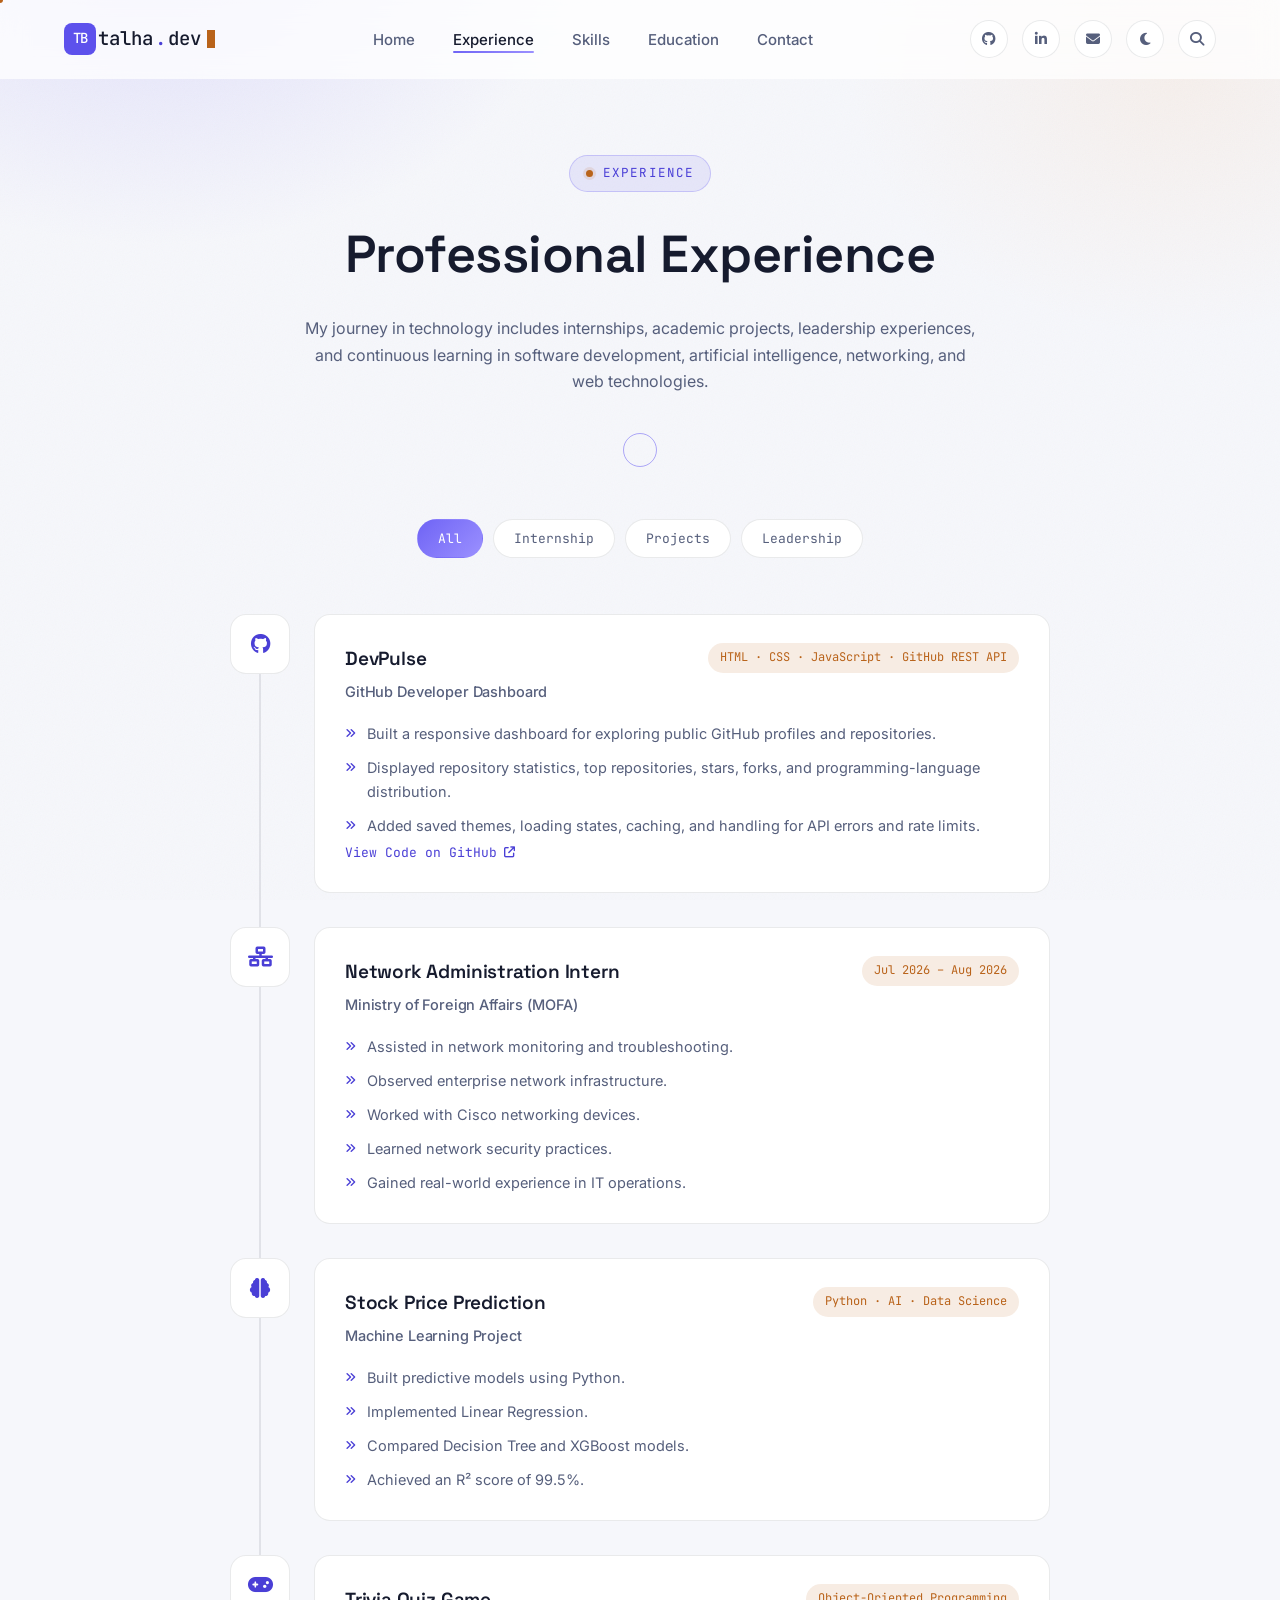
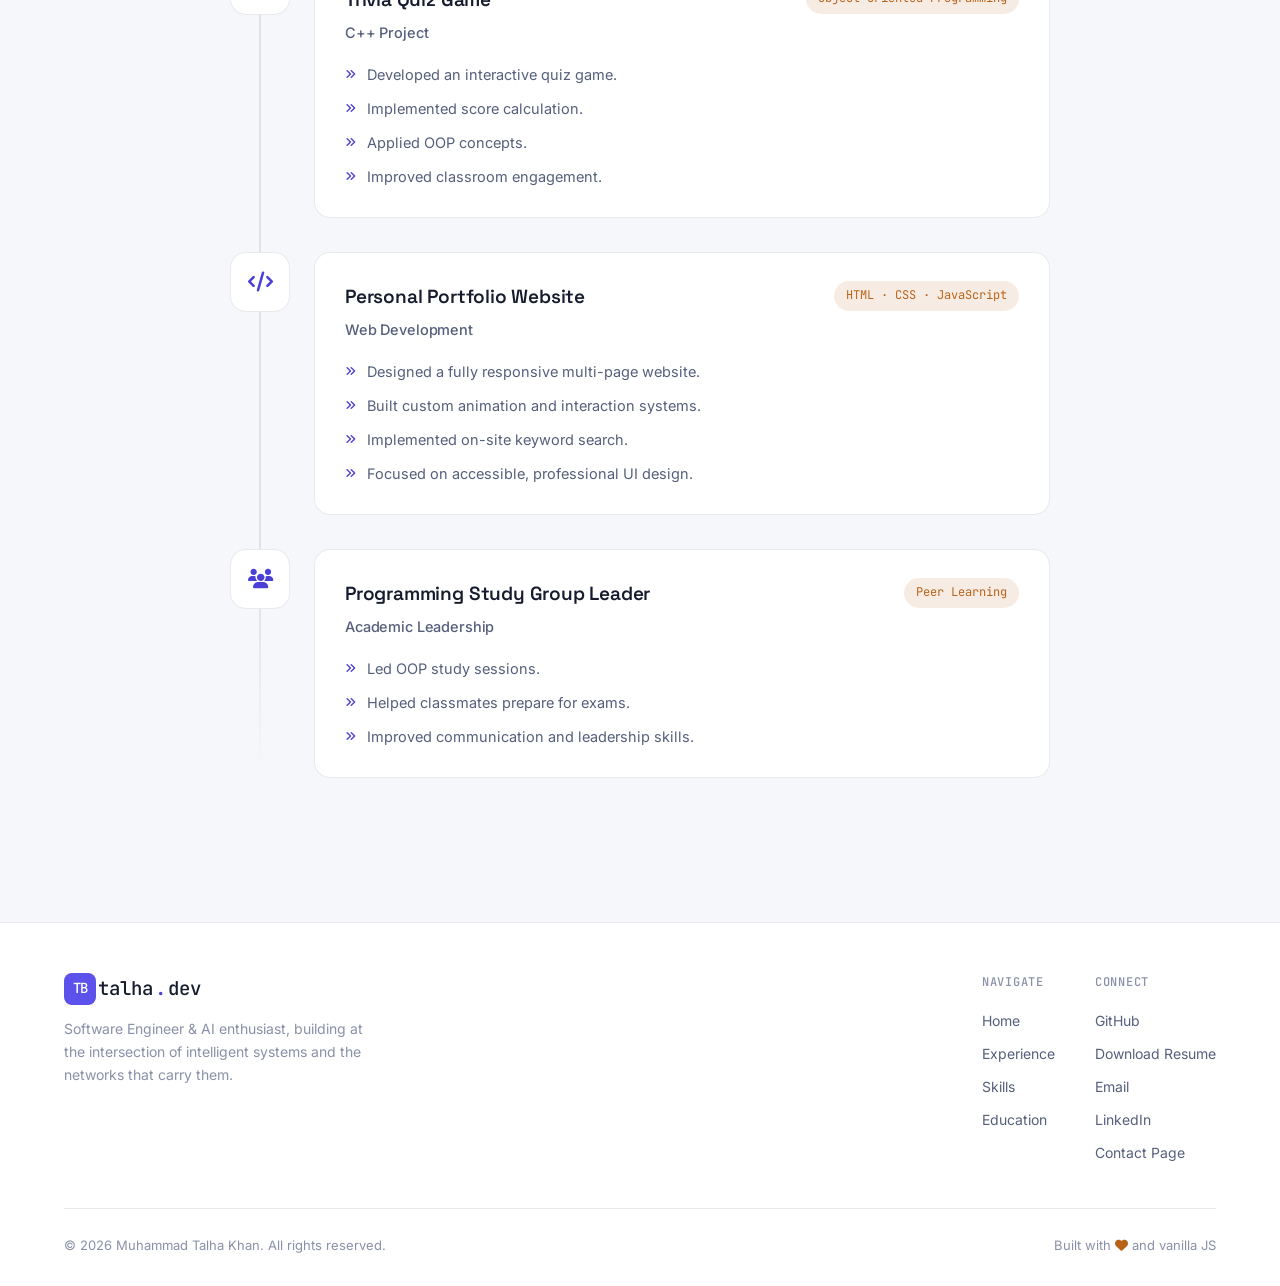
==== experience.html @ 85bd98d8 "Initial portfolio deployment" ====
<!DOCTYPE html>
<html lang="en">
<head>
    <script>(function(){try{var t=localStorage.getItem("mtk-theme");if(t==="light"||(!t&&window.matchMedia("(prefers-color-scheme: light)").matches&&!window.matchMedia("(prefers-color-scheme: dark)").matches)){document.documentElement.setAttribute("data-theme","light");}}catch(e){}})();</script>
    <meta charset="UTF-8">
    <meta name="viewport" content="width=device-width, initial-scale=1.0">
    <meta name="description" content="Professional experience, internships, and project work by Muhammad Talha Khan.">
    <title>Experience | Muhammad Talha Khan</title>

    <link rel="preconnect" href="https://fonts.googleapis.com">
    <link href="https://fonts.googleapis.com/css2?family=Space+Grotesk:wght@500;600;700&family=Inter:wght@400;500;600;700&family=JetBrains+Mono:wght@400;500&display=swap" rel="stylesheet">
    <link rel="stylesheet" href="https://cdnjs.cloudflare.com/ajax/libs/font-awesome/6.6.0/css/all.min.css">

    <link rel="stylesheet" href="css/style.css">

    <link rel="icon" type="image/svg+xml" href="assets/favicon.svg">
    <link rel="icon" sizes="32x32" href="assets/favicon-32.png">
    <link rel="apple-touch-icon" href="assets/apple-touch-icon.png">
    <meta name="theme-color" content="#090c14">
    <meta name="author" content="Muhammad Talha Khan">
    <link rel="canonical" href="https://talhabytes.github.io/Personal-Portfolio/experience.html">
    <meta property="og:type" content="website">
    <meta property="og:site_name" content="TalhaBytes | Muhammad Talha Khan">
    <meta property="og:title" content="Experience | Muhammad Talha Khan">
    <meta property="og:description" content="Professional experience, internships, and project work by Muhammad Talha Khan.">
    <meta property="og:url" content="https://talhabytes.github.io/Personal-Portfolio/experience.html">
    <meta property="og:image" content="https://talhabytes.github.io/Personal-Portfolio/assets/social-preview.png">
    <meta property="og:image:width" content="1200">
    <meta property="og:image:height" content="630">
    <meta property="og:image:alt" content="TB - Muhammad Talha Khan, Computer Science and Software Development">
    <meta name="twitter:card" content="summary_large_image">
    <meta name="twitter:title" content="Experience | Muhammad Talha Khan">
    <meta name="twitter:description" content="Professional experience, internships, and project work by Muhammad Talha Khan.">
    <meta name="twitter:image" content="https://talhabytes.github.io/Personal-Portfolio/assets/social-preview.png">
    <noscript><style>body{opacity:1!important;transform:none!important}.preloader{display:none!important}[data-reveal]{opacity:1!important;transform:none!important}</style></noscript>
</head>
<body>

    <div class="preloader">
        <div class="preloader-inner">
            <div class="line"><span class="prompt">$</span><span>cat experience.log</span></div>
            <div class="line"><span class="prompt">$</span><span>loading <span class="ok">5 entries</span></span></div>
            <div class="line"><span class="prompt">$</span><span>./render --timeline</span></div>
            <div class="preloader-bar"><span></span></div>
        </div>
    </div>

    <div class="nav-scrim"></div>

    <!-- ================= SITE SEARCH ================= -->
    <div class="search-overlay" id="searchOverlay">
        <div class="search-box">
            <div class="search-input-row">
                <i class="fa-solid fa-magnifying-glass"></i>
                <input type="text" id="searchInput" placeholder="Search the portfolio... (e.g. Python, internship, SZABIST)" autocomplete="off" aria-label="Search the portfolio">
                <button class="search-close" id="searchClose" aria-label="Close search"><i class="fa-solid fa-xmark"></i></button>
            </div>
            <div class="search-results" id="searchResults">
                <p class="search-hint">Try &ldquo;Python&rdquo;, &ldquo;internship&rdquo;, &ldquo;XGBoost&rdquo;, or &ldquo;SZABIST&rdquo;.</p>
            </div>
        </div>
    </div>

    <header>
        <nav class="navbar">
            <a href="index.html" class="logo" data-no-transition><span class="tb-mark" aria-hidden="true">TB</span> talha<span class="accent">.</span>dev<span class="cursor-blink"></span></a>

            <ul class="nav-links">
                <li><a href="index.html">Home</a></li>
                <li><a href="experience.html" class="active">Experience</a></li>
                <li><a href="skills.html">Skills</a></li>
                <li><a href="education.html">Education</a></li>
                <li><a href="contact.html">Contact</a></li>
            </ul>

            <div class="nav-actions">
<a class="icon-btn" href="https://github.com/TalhaBytes" target="_blank" rel="noopener noreferrer" aria-label="GitHub"><i class="fa-brands fa-github"></i></a>
                <a class="icon-btn" href="https://www.linkedin.com/in/muhammad-talha-khan-b0a96428b/" target="_blank" rel="noopener" aria-label="LinkedIn"><i class="fa-brands fa-linkedin-in"></i></a>
                <a class="icon-btn" href="mailto:talhakhan333000@gmail.com" aria-label="Email"><i class="fa-solid fa-envelope"></i></a>
                <button class="icon-btn" id="themeToggle" aria-label="Toggle light / dark theme"><i class="fa-solid fa-moon theme-icon-dark"></i><i class="fa-solid fa-sun theme-icon-light"></i></button>
                <button class="icon-btn" id="searchToggle" aria-label="Search (press /)"><i class="fa-solid fa-magnifying-glass"></i></button>
                <button class="hamburger" aria-label="Toggle menu"><span></span><span></span><span></span></button>
            </div>
        </nav>
    </header>

    <!-- ================= PAGE HERO ================= -->
    <section class="page-hero">
        <div class="container">
            <span class="eyebrow">Experience</span>
            <h1>Professional Experience</h1>
            <p>
                My journey in technology includes internships, academic projects,
                leadership experiences, and continuous learning in software development,
                artificial intelligence, networking, and web technologies.
            </p>
        </div>
    </section>

    <!-- ================= EXPERIENCE ================= -->
    <section class="experience">
        <div class="container">

            <div class="filter-row" data-reveal>
                <button class="filter-btn active" data-filter="all">All</button>
                <button class="filter-btn" data-filter="internship">Internship</button>
                <button class="filter-btn" data-filter="project">Projects</button>
                <button class="filter-btn" data-filter="leadership">Leadership</button>
            </div>

            <div class="timeline"><div class="experience-card" id="exp-devpulse" data-category="project" data-reveal>
    <div class="node"><i class="fa-brands fa-github"></i></div><div class="card-body tilt">
    <div class="card-top"><h2>DevPulse</h2><span class="period">HTML · CSS · JavaScript · GitHub REST API</span></div>
    <h4>GitHub Developer Dashboard</h4><ul>
    <li>Built a responsive dashboard for exploring public GitHub profiles and repositories.</li>
    <li>Displayed repository statistics, top repositories, stars, forks, and programming-language distribution.</li>
    <li>Added saved themes, loading states, caching, and handling for API errors and rate limits.</li>
    </ul><a class="card-link" href="https://github.com/TalhaBytes/devpulse" target="_blank" rel="noopener noreferrer">View Code on GitHub <i class="fa-solid fa-arrow-up-right-from-square"></i></a>
    </div></div>

                <div class="experience-card" id="exp-network-intern" data-category="internship" data-reveal>
                    <div class="node"><i class="fa-solid fa-network-wired"></i></div>
                    <div class="card-body tilt">
                        <div class="card-top">
                            <h2>Network Administration Intern</h2>
                            <span class="period">Jul 2026 – Aug 2026</span>
                        </div>
                        <h4>Ministry of Foreign Affairs (MOFA)</h4>
                        <ul>
                            <li>Assisted in network monitoring and troubleshooting.</li>
                            <li>Observed enterprise network infrastructure.</li>
                            <li>Worked with Cisco networking devices.</li>
                            <li>Learned network security practices.</li>
                            <li>Gained real-world experience in IT operations.</li>
                        </ul>
                    </div>
                </div>

                <div class="experience-card" id="exp-stock-prediction" data-category="project" data-reveal>
                    <div class="node"><i class="fa-solid fa-brain"></i></div>
                    <div class="card-body tilt">
                        <div class="card-top">
                            <h2>Stock Price Prediction</h2>
                            <span class="period">Python · AI · Data Science</span>
                        </div>
                        <h4>Machine Learning Project</h4>
                        <ul>
                            <li>Built predictive models using Python.</li>
                            <li>Implemented Linear Regression.</li>
                            <li>Compared Decision Tree and XGBoost models.</li>
                            <li>Achieved an R² score of 99.5%.</li>
                        </ul>
                    </div>
                </div>

                <div class="experience-card" id="exp-trivia-quiz" data-category="project" data-reveal>
                    <div class="node"><i class="fa-solid fa-gamepad"></i></div>
                    <div class="card-body tilt">
                        <div class="card-top">
                            <h2>Trivia Quiz Game</h2>
                            <span class="period">Object-Oriented Programming</span>
                        </div>
                        <h4>C++ Project</h4>
                        <ul>
                            <li>Developed an interactive quiz game.</li>
                            <li>Implemented score calculation.</li>
                            <li>Applied OOP concepts.</li>
                            <li>Improved classroom engagement.</li>
                        </ul>
                    </div>
                </div>

                <div class="experience-card" id="exp-portfolio-website" data-category="project" data-reveal>
                    <div class="node"><i class="fa-solid fa-code"></i></div>
                    <div class="card-body tilt">
                        <div class="card-top">
                            <h2>Personal Portfolio Website</h2>
                            <span class="period">HTML · CSS · JavaScript</span>
                        </div>
                        <h4>Web Development</h4>
                        <ul>
                            <li>Designed a fully responsive multi-page website.</li>
                            <li>Built custom animation and interaction systems.</li>
                            <li>Implemented on-site keyword search.</li>
                            <li>Focused on accessible, professional UI design.</li>
                        </ul>
                    </div>
                </div>

                <div class="experience-card" id="exp-study-group" data-category="leadership" data-reveal>
                    <div class="node"><i class="fa-solid fa-users"></i></div>
                    <div class="card-body tilt">
                        <div class="card-top">
                            <h2>Programming Study Group Leader</h2>
                            <span class="period">Peer Learning</span>
                        </div>
                        <h4>Academic Leadership</h4>
                        <ul>
                            <li>Led OOP study sessions.</li>
                            <li>Helped classmates prepare for exams.</li>
                            <li>Improved communication and leadership skills.</li>
                        </ul>
                    </div>
                </div>

            </div>

        </div>
    </section>

    <!-- ================= FOOTER ================= -->
    <footer>
        <div class="container">
            <div class="footer-grid">
                <div class="footer-brand">
                    <div class="logo"><span class="tb-mark" aria-hidden="true">TB</span> talha<span class="accent">.</span>dev</div>
                    <p>Software Engineer &amp; AI enthusiast, building at the intersection of intelligent systems and the networks that carry them.</p>
                </div>

                <div class="footer-links">
                    <div class="footer-col">
                        <h4>Navigate</h4>
                        <a href="index.html">Home</a>
                        <a href="experience.html">Experience</a>
                        <a href="skills.html">Skills</a>
                        <a href="education.html">Education</a>
                    </div>
                    <div class="footer-col">
                        <h4>Connect</h4><a href="https://github.com/TalhaBytes" target="_blank" rel="noopener noreferrer">GitHub</a><a href="assets/Muhammad-Talha-Khan-Resume.pdf" download data-no-transition>Download Resume</a>
                        <a href="mailto:talhakhan333000@gmail.com">Email</a>
                        <a href="https://www.linkedin.com/in/muhammad-talha-khan-b0a96428b/" target="_blank" rel="noopener">LinkedIn</a>
                        <a href="contact.html">Contact Page</a>
                    </div>
                </div>
            </div>

            <div class="footer-bottom">
                <span>&copy; 2026 Muhammad Talha Khan. All rights reserved.</span>
                <span class="made-with">Built with <i class="fa-solid fa-heart"></i> and vanilla JS</span>
            </div>
        </div>
    </footer>

    <button class="back-to-top" aria-label="Back to top"><i class="fa-solid fa-arrow-up"></i></button>

    <script src="js/script.js"></script>
</body>
</html>
---- css/style.css ----
/* ==========================================================================
   MUHAMMAD TALHA KHAN — PORTFOLIO
   Design tokens: deep space navy + indigo/amber duotone accent.
   Motif: terminal prompts + network nodes (nods to networking/AI focus).
   ========================================================================== */

:root{
    /* --- surfaces --- */
    --bg:            #090c14;
    --bg-elevated:   #0d1220;
    --surface:       #121828;
    --surface-2:     #161e33;
    --border:        rgba(255,255,255,.08);
    --border-strong: rgba(255,255,255,.14);

    /* --- text --- */
    --text:        #eef1f8;
    --text-muted:  #99a1ba;
    --text-faint:  #616b88;

    /* --- accent duotone --- */
    --primary:      #6f64f5;
    --primary-soft: #9b90ff;
    --primary-dim:  rgba(111,100,245,.14);
    --accent:       #f2a154;
    --accent-dim:   rgba(242,161,84,.14);
    --accent-rgb:   242,161,84;

    /* --- translucent surfaces (theme-aware) --- */
    --header-bg:          rgba(9,12,20,.7);
    --header-bg-scrolled: rgba(9,12,20,.92);
    --overlay-bg:         rgba(6,8,14,.78);
    --preloader-bg:       #090c14;

    /* --- gradients --- */
    --grad-primary: linear-gradient(135deg,#6f64f5 0%,#9b90ff 100%);
    --grad-text:    linear-gradient(120deg,#eef1f8 20%,#9b90ff 55%,#f2a154 90%);

    /* --- type --- */
    --font-display: 'Space Grotesk', sans-serif;
    --font-body:    'Inter', sans-serif;
    --font-mono:    'JetBrains Mono', monospace;

    /* --- layout --- */
    --container: 1180px;
    --radius-sm: 8px;
    --radius: 16px;
    --radius-lg: 26px;
    --ease: cubic-bezier(.22,1,.36,1);

    color-scheme: dark;
}

/* ==========================================================================
   LIGHT THEME
   Overrides the same design tokens above — every rule in this file reads
   these variables, so the whole site re-themes from this one block.
   ========================================================================== */

html[data-theme="light"]{
    --bg:            #f6f7fb;
    --bg-elevated:   #ffffff;
    --surface:       #ffffff;
    --surface-2:     #eef0f7;
    --border:        rgba(18,23,42,.09);
    --border-strong: rgba(18,23,42,.16);

    --text:        #161b2e;
    --text-muted:  #565f7c;
    --text-faint:  #8a90a8;

    --primary:      #5d51ec;
    --primary-soft: #4a3fd6;
    --primary-dim:  rgba(93,81,236,.10);
    --accent:       #b9631a;
    --accent-dim:   rgba(185,99,26,.12);
    --accent-rgb:   185,99,26;

    --header-bg:          rgba(255,255,255,.75);
    --header-bg-scrolled: rgba(255,255,255,.92);
    --overlay-bg:         rgba(30,34,50,.45);
    --preloader-bg:       #f6f7fb;

    --grad-text: linear-gradient(120deg,#161b2e 20%,#4a3fd6 55%,#b9631a 90%);

    color-scheme: light;
}

/* ==========================================================================
   RESET & BASE
   ========================================================================== */

*,*::before,*::after{ margin:0; padding:0; box-sizing:border-box; }

html{
    scroll-behavior:smooth;
    -webkit-font-smoothing:antialiased;
}

body{
    background:var(--bg);
    color:var(--text);
    font-family:var(--font-body);
    line-height:1.65;
    overflow-x:hidden;
    opacity:0;
    transform:translateY(6px);
}

html.is-ready body{
    opacity:1;
    transform:none;
    transition:opacity .5s var(--ease), transform .5s var(--ease);
}

html.is-leaving body{
    opacity:0;
    transform:translateY(-6px);
    transition:opacity .28s ease, transform .28s ease;
}

img{ max-width:100%; display:block; }
a{ color:inherit; text-decoration:none; }
ul{ list-style:none; }
button{ font-family:inherit; cursor:pointer; }
input,textarea{ font-family:inherit; }

::selection{ background:var(--primary); color:#fff; }

/* subtle ambient background wash, fixed so it never repeats per-section */
body::before{
    content:"";
    position:fixed;
    inset:0;
    z-index:-2;
    background:
        radial-gradient(700px 500px at 12% -6%, rgba(111,100,245,.16), transparent 60%),
        radial-gradient(600px 480px at 92% 8%, rgba(242,161,84,.09), transparent 55%),
        var(--bg);
}

/* faint grain/noise for depth */
body::after{
    content:"";
    position:fixed;
    inset:0;
    z-index:-1;
    opacity:.035;
    pointer-events:none;
    background-image:url("data:image/svg+xml;utf8,<svg xmlns='http://www.w3.org/2000/svg' width='90' height='90'><filter id='n'><feTurbulence type='fractalNoise' baseFrequency='0.9' numOctaves='2' stitchTiles='stitch'/></filter><rect width='100%25' height='100%25' filter='url(%23n)'/></svg>");
}

.container{
    width:90%;
    max-width:var(--container);
    margin:0 auto;
}

h1,h2,h3,h4{
    font-family:var(--font-display);
    font-weight:600;
    letter-spacing:-.01em;
    color:var(--text);
}

/* eyebrow label used to open every section */
.eyebrow{
    display:inline-flex;
    align-items:center;
    gap:10px;
    font-family:var(--font-mono);
    font-size:12.5px;
    text-transform:uppercase;
    letter-spacing:.09em;
    color:var(--primary-soft);
    background:var(--primary-dim);
    border:1px solid rgba(111,100,245,.28);
    padding:7px 16px;
    border-radius:100px;
    margin-bottom:18px;
}

.eyebrow::before{
    content:"";
    width:7px;
    height:7px;
    border-radius:50%;
    background:var(--accent);
    box-shadow:0 0 0 3px var(--accent-dim);
    flex-shrink:0;
}

.section-head{
    text-align:center;
    max-width:720px;
    margin:0 auto 60px;
}

.section-head h2{
    font-size:clamp(32px,4.4vw,46px);
    margin-bottom:16px;
}

.section-head p{
    color:var(--text-muted);
    font-size:16px;
}

section{ position:relative; }

/* ==========================================================================
   HOME PAGE — INLINE FULL SECTIONS
   ========================================================================== */

.home-quicknav{
    max-width:var(--container);
    width:90%;
    margin:0 auto 10px;
    display:flex;
    flex-wrap:wrap;
    align-items:center;
    gap:10px 14px;
    padding:14px 20px;
    background:var(--surface);
    border:1px solid var(--border);
    border-radius:100px;
}

.home-quicknav-label{
    font-family:var(--font-mono);
    font-size:12px;
    color:var(--text-faint);
    display:flex;
    align-items:center;
    gap:6px;
}

.home-quicknav a{
    font-size:14px;
    font-weight:600;
    color:var(--text-muted);
    padding:6px 14px;
    border-radius:100px;
    border:1px solid transparent;
    transition:.2s ease;
}

.home-quicknav a:hover{
    color:var(--primary-soft);
    background:var(--primary-dim);
    border-color:var(--border);
}

.section-cta{
    display:flex;
    justify-content:center;
    margin-top:44px;
}

@media (max-width:640px){
    .home-quicknav{ justify-content:center; border-radius:var(--radius); }
}

/* ==========================================================================
   REVEAL-ON-SCROLL
   ========================================================================== */

[data-reveal]{
    opacity:0;
    transform:translateY(26px);
    transition:opacity .7s var(--ease), transform .7s var(--ease);
}

[data-reveal].is-visible{
    opacity:1;
    transform:none;
}

[data-reveal="scale"]{ transform:translateY(14px) scale(.94); }
[data-reveal="scale"].is-visible{ transform:none; }

[data-reveal="left"]{ transform:translateX(-34px); }
[data-reveal="left"].is-visible{ transform:none; }

[data-reveal="right"]{ transform:translateX(34px); }
[data-reveal="right"].is-visible{ transform:none; }

@media (prefers-reduced-motion: reduce){
    *,*::before,*::after{
        animation-duration:.001ms !important;
        transition-duration:.001ms !important;
    }
    html.is-ready body, html.is-leaving body{ opacity:1; transform:none; }
    [data-reveal]{ opacity:1; transform:none; }
}

/* ==========================================================================
   PRELOADER
   ========================================================================== */

.preloader{
    position:fixed;
    inset:0;
    z-index:9999;
    background:var(--bg);
    display:flex;
    align-items:center;
    justify-content:center;
    transition:opacity .5s ease, visibility .5s ease;
}

.preloader.is-hidden{
    opacity:0;
    visibility:hidden;
    pointer-events:none;
}

.preloader-inner{
    font-family:var(--font-mono);
    font-size:14px;
    color:var(--text-muted);
    min-width:260px;
}

.preloader-inner .line{
    display:flex;
    gap:8px;
    margin-bottom:6px;
    opacity:0;
    animation:preloadIn .35s ease forwards;
}
.preloader-inner .line:nth-child(1){ animation-delay:.05s; }
.preloader-inner .line:nth-child(2){ animation-delay:.3s; }
.preloader-inner .line:nth-child(3){ animation-delay:.55s; }

.preloader-inner .prompt{ color:var(--primary-soft); }
.preloader-inner .ok{ color:var(--accent); }

@keyframes preloadIn{
    to{ opacity:1; }
}

.preloader-bar{
    margin-top:14px;
    height:2px;
    width:100%;
    background:rgba(255,255,255,.08);
    border-radius:2px;
    overflow:hidden;
}

.preloader-bar span{
    display:block;
    height:100%;
    width:0%;
    background:var(--grad-primary);
    animation:preloadBar 1s .1s var(--ease) forwards;
}

@keyframes preloadBar{ to{ width:100%; } }

/* ==========================================================================
   CUSTOM CURSOR (fine pointers only — see JS gate)
   ========================================================================== */

.cursor-dot,
.cursor-ring{
    position:fixed;
    top:0; left:0;
    z-index:9998;
    pointer-events:none;
    border-radius:50%;
    transform:translate(-50%,-50%);
    will-change:transform;
}

.cursor-dot{
    width:6px; height:6px;
    background:var(--accent);
}

.cursor-ring{
    width:34px; height:34px;
    border:1px solid rgba(111,100,245,.55);
    transition:width .2s var(--ease), height .2s var(--ease), border-color .2s ease, background .2s ease;
}

.cursor-ring.is-hover{
    width:56px; height:56px;
    background:rgba(111,100,245,.1);
    border-color:var(--primary-soft);
}

/* ==========================================================================
   NAVBAR
   ========================================================================== */

header{
    position:sticky;
    top:0;
    z-index:1000;
    background:var(--header-bg);
    backdrop-filter:blur(14px);
    -webkit-backdrop-filter:blur(14px);
    border-bottom:1px solid transparent;
    transition:border-color .35s ease, background .35s ease, padding .35s ease;
}

header.scrolled{
    border-bottom-color:var(--border);
    background:var(--header-bg-scrolled);
}

.navbar{
    max-width:var(--container);
    width:90%;
    margin:auto;
    display:flex;
    justify-content:space-between;
    align-items:center;
    padding:20px 0;
    transition:padding .35s ease;
}

header.scrolled .navbar{ padding:14px 0; }

.logo{
    font-family:var(--font-mono);
    font-size:19px;
    font-weight:500;
    color:var(--text);
    display:flex;
    align-items:center;
    gap:2px;
}

.logo .accent{ color:var(--primary-soft); }

.logo .cursor-blink{
    display:inline-block;
    width:8px;
    height:18px;
    margin-left:4px;
    background:var(--accent);
    animation:blink 1.1s step-end infinite;
}

@keyframes blink{ 50%{ opacity:0; } }

.nav-links{
    display:flex;
    gap:6px;
    align-items:center;
}

.nav-links a{
    position:relative;
    font-size:15px;
    font-weight:500;
    color:var(--text-muted);
    padding:9px 16px;
    border-radius:100px;
    transition:color .25s ease;
}

.nav-links a:hover{ color:var(--text); }

.nav-links a.active{ color:var(--text); }

.nav-links a.active::after{
    content:"";
    position:absolute;
    left:16px; right:16px; bottom:5px;
    height:2px;
    background:var(--grad-primary);
    border-radius:2px;
    transform-origin:left;
    animation:underlineIn .5s var(--ease) .1s both;
}

@keyframes underlineIn{
    from{ transform:scaleX(0); opacity:0; }
    to{ transform:scaleX(1); opacity:1; }
}

.nav-actions{
    display:flex;
    align-items:center;
    gap:14px;
}

.icon-btn{
    width:38px; height:38px;
    display:flex;
    align-items:center;
    justify-content:center;
    border-radius:50%;
    color:var(--text-muted);
    background:var(--surface);
    border:1px solid var(--border);
    transition:.25s ease;
    font-size:14px;
}

.icon-btn:hover{
    color:var(--text);
    border-color:var(--border-strong);
    transform:translateY(-2px);
}

#themeToggle .theme-icon-dark{ display:none; }
#themeToggle .theme-icon-light{ display:inline; }
html[data-theme="light"] #themeToggle .theme-icon-light{ display:none; }
html[data-theme="light"] #themeToggle .theme-icon-dark{ display:inline; }

/* Smoothly cross-fade colors when the theme switches */
body,
header,
.card, .experience-card, .skill-card, .education-card,
.search-overlay, .search-box, .icon-btn, .filter-btn, footer{
    transition: background-color .35s ease, color .35s ease, border-color .35s ease;
}

/* ==========================================================================
   SITE SEARCH
   ========================================================================== */

.search-overlay{
    position:fixed;
    inset:0;
    z-index:2000;
    display:flex;
    align-items:flex-start;
    justify-content:center;
    padding:14vh 20px 20px;
    background:var(--overlay-bg);
    backdrop-filter:blur(6px);
    -webkit-backdrop-filter:blur(6px);
    opacity:0;
    visibility:hidden;
    transition:opacity .25s ease, visibility .25s ease;
}

.search-overlay.is-open{ opacity:1; visibility:visible; }

.search-box{
    width:100%;
    max-width:600px;
    background:var(--surface);
    border:1px solid var(--border-strong);
    border-radius:var(--radius);
    box-shadow:0 24px 60px rgba(0,0,0,.5);
    overflow:hidden;
    transform:translateY(-14px);
    transition:transform .3s var(--ease);
}

.search-overlay.is-open .search-box{ transform:translateY(0); }

.search-input-row{
    display:flex;
    align-items:center;
    gap:12px;
    padding:16px 18px;
    border-bottom:1px solid var(--border);
}

.search-input-row > i{ color:var(--text-faint); font-size:15px; }

.search-input-row input{
    flex:1;
    background:transparent;
    border:none;
    outline:none;
    color:var(--text);
    font-family:var(--font-body);
    font-size:16px;
}

.search-input-row input::placeholder{ color:var(--text-faint); }

.search-close{
    width:30px; height:30px;
    flex-shrink:0;
    border-radius:50%;
    display:flex;
    align-items:center;
    justify-content:center;
    color:var(--text-muted);
    background:var(--surface-2);
    border:1px solid var(--border);
    transition:color .2s ease;
}

.search-close:hover{ color:var(--text); }

.search-results{
    max-height:52vh;
    overflow-y:auto;
    padding:10px;
}

.search-hint,
.search-empty{
    padding:26px 14px;
    text-align:center;
    color:var(--text-faint);
    font-size:14px;
}

.search-empty i{
    display:block;
    font-size:20px;
    margin-bottom:8px;
    color:var(--text-faint);
}

.search-result{
    display:block;
    padding:12px 14px;
    border-radius:var(--radius-sm);
    transition:background .2s ease;
}

.search-result:hover,
.search-result:focus{ background:var(--surface-2); }

.search-result .sr-page{
    font-family:var(--font-mono);
    font-size:11px;
    letter-spacing:.04em;
    text-transform:uppercase;
    color:var(--primary-soft);
}

.search-result .sr-title{
    font-weight:600;
    margin:2px 0 4px;
    color:var(--text);
}

.search-result .sr-snippet{
    font-size:13px;
    color:var(--text-muted);
    line-height:1.5;
}

.search-result mark{
    background:var(--accent-dim);
    color:var(--accent);
    border-radius:3px;
    padding:0 2px;
}

@keyframes searchHitPulse{
    0%{ box-shadow:0 0 0 0 rgba(var(--accent-rgb),.55); }
    100%{ box-shadow:0 0 0 14px rgba(var(--accent-rgb),0); }
}

.search-hit{
    outline:2px solid var(--accent);
    outline-offset:6px;
    border-radius:var(--radius);
    animation:searchHitPulse 1.2s ease-out 2;
}

@media (max-width:640px){
    .search-overlay{ padding:9vh 14px 14px; }
    .search-results{ max-height:60vh; }
}

.hamburger{
    display:none;
    width:38px; height:38px;
    border-radius:50%;
    border:1px solid var(--border);
    background:var(--surface);
    position:relative;
    flex-shrink:0;
}

.hamburger span{
    position:absolute;
    left:10px; right:10px;
    height:2px;
    background:var(--text);
    border-radius:2px;
    transition:transform .3s ease, opacity .3s ease, top .3s ease;
}
.hamburger span:nth-child(1){ top:14px; }
.hamburger span:nth-child(2){ top:19px; }
.hamburger span:nth-child(3){ top:24px; }

.hamburger.is-open span:nth-child(1){ top:19px; transform:rotate(45deg); }
.hamburger.is-open span:nth-child(2){ opacity:0; }
.hamburger.is-open span:nth-child(3){ top:19px; transform:rotate(-45deg); }

/* ==========================================================================
   BUTTONS
   ========================================================================== */

.btn{
    position:relative;
    display:inline-flex;
    align-items:center;
    justify-content:center;
    gap:9px;
    padding:14px 30px;
    border-radius:100px;
    font-weight:600;
    font-size:15px;
    border:1px solid transparent;
    transition:transform .3s var(--ease), box-shadow .3s var(--ease), background .3s ease, border-color .3s ease;
    white-space:nowrap;
}

.btn-primary{
    background:var(--grad-primary);
    color:#fff;
    box-shadow:0 8px 24px -8px rgba(111,100,245,.6);
}

.btn-primary:hover{
    transform:translateY(-3px);
    box-shadow:0 14px 30px -8px rgba(111,100,245,.75);
}

.btn-ghost{
    background:var(--surface);
    color:var(--text);
    border-color:var(--border);
}

.btn-ghost:hover{
    border-color:var(--border-strong);
    transform:translateY(-3px);
}

.btn-block{ width:100%; }

/* magnetic wrapper (JS adds transform) */
.magnetic{ will-change:transform; }

/* ==========================================================================
   HERO
   ========================================================================== */

.hero{
    position:relative;
    padding:80px 0 60px;
    overflow:hidden;
}

.hero-canvas{
    position:absolute;
    inset:-40px -5% -40px;
    z-index:0;
    opacity:.85;
}

.hero-grid{
    position:relative;
    z-index:1;
    display:grid;
    grid-template-columns:1.15fr .85fr;
    gap:50px;
    align-items:center;
}

.hero-eyebrow{
    font-family:var(--font-mono);
    font-size:15px;
    color:var(--text-muted);
    margin-bottom:22px;
    display:flex;
    align-items:center;
    gap:2px;
}

.hero-eyebrow .prompt{ color:var(--primary-soft); }
.hero-eyebrow .typed{ color:var(--text); }

.hero-content h1{
    font-size:clamp(38px,5.4vw,64px);
    line-height:1.08;
    margin-bottom:18px;
}

.hero-content h1 .grad{
    background:var(--grad-text);
    -webkit-background-clip:text;
    background-clip:text;
    color:transparent;
}

.role-line{
    font-family:var(--font-mono);
    font-size:clamp(17px,2vw,21px);
    color:var(--primary-soft);
    margin-bottom:22px;
    min-height:28px;
    display:flex;
    align-items:center;
}

.role-line .role-caret{
    display:inline-block;
    width:2px;
    height:1em;
    background:var(--accent);
    margin-left:3px;
    animation:blink 1s step-end infinite;
}

.hero-content > p{
    color:var(--text-muted);
    max-width:540px;
    margin-bottom:34px;
    font-size:16.5px;
}

.hero-actions{
    display:flex;
    gap:16px;
    flex-wrap:wrap;
    margin-bottom:46px;
}

.hero-stats{
    display:flex;
    gap:36px;
    flex-wrap:wrap;
}

.hero-stats .stat{ }

.hero-stats .stat strong{
    display:block;
    font-family:var(--font-display);
    font-size:30px;
    color:var(--text);
}

.hero-stats .stat strong .suffix{ color:var(--primary-soft); }

.hero-stats .stat span{
    font-family:var(--font-mono);
    font-size:12.5px;
    color:var(--text-faint);
    text-transform:uppercase;
    letter-spacing:.06em;
}

/* --- hero visual --- */

.hero-visual{
    position:relative;
    display:flex;
    align-items:center;
    justify-content:center;
}

.hero-photo-frame{
    position:relative;
    width:320px;
    height:320px;
}

.hero-photo-frame .ring{
    position:absolute;
    inset:-14px;
    border-radius:32px;
    border:1px solid rgba(111,100,245,.35);
    animation:spin 26s linear infinite;
}

.hero-photo-frame .ring::before,
.hero-photo-frame .ring::after{
    content:"";
    position:absolute;
    width:8px; height:8px;
    border-radius:50%;
    background:var(--accent);
    box-shadow:0 0 12px 2px rgba(var(--accent-rgb),.7);
}
.hero-photo-frame .ring::before{ top:-4px; left:50%; }
.hero-photo-frame .ring::after{ bottom:-4px; left:50%; }

@keyframes spin{ to{ transform:rotate(360deg); } }

.hero-photo-frame img{
    width:100%;
    height:100%;
    object-fit:cover;
    border-radius:28px;
    border:1px solid var(--border-strong);
    box-shadow:0 30px 60px -20px rgba(0,0,0,.6);
}

.hero-photo-frame .badge{
    position:absolute;
    bottom:-16px;
    left:50%;
    transform:translateX(-50%);
    background:var(--surface);
    border:1px solid var(--border);
    padding:9px 18px;
    border-radius:100px;
    font-family:var(--font-mono);
    font-size:12.5px;
    color:var(--accent);
    white-space:nowrap;
    box-shadow:0 12px 30px -12px rgba(0,0,0,.6);
    display:flex;
    align-items:center;
    gap:8px;
}

.hero-photo-frame .badge::before{
    content:"";
    width:7px;height:7px;
    border-radius:50%;
    background:var(--accent);
    box-shadow:0 0 0 3px var(--accent-dim);
}

@media (max-width:980px){
    .hero-grid{ grid-template-columns:1fr; text-align:center; }
    .hero-content > p{ margin-left:auto; margin-right:auto; }
    .hero-actions, .hero-stats{ justify-content:center; }
    .hero-eyebrow, .role-line{ justify-content:center; }
    .hero-visual{ margin-top:20px; }
}

/* ==========================================================================
   TILT CARD (generic mouse-tilt wrapper)
   ========================================================================== */

.tilt{
    transform-style:preserve-3d;
    transition:transform .4s var(--ease), box-shadow .4s var(--ease), border-color .4s ease;
    will-change:transform;
}

/* ==========================================================================
   ABOUT
   ========================================================================== */

.about{ padding:100px 0; }

.about-container{
    display:grid;
    grid-template-columns:1fr 1fr;
    gap:28px;
}

.card{
    background:linear-gradient(180deg, var(--surface), var(--bg-elevated));
    border:1px solid var(--border);
    border-radius:var(--radius);
    padding:34px;
}

.about-card h3{
    display:flex;
    align-items:center;
    gap:10px;
    color:var(--text);
    font-size:19px;
    margin-bottom:22px;
    padding-bottom:18px;
    border-bottom:1px dashed var(--border);
}

.about-card h3 i{
    width:36px; height:36px;
    display:flex;
    align-items:center;
    justify-content:center;
    background:var(--primary-dim);
    color:var(--primary-soft);
    border-radius:10px;
    font-size:15px;
}

.detail-row{
    display:flex;
    justify-content:space-between;
    align-items:center;
    padding:11px 0;
    border-bottom:1px solid var(--border);
    font-size:14.5px;
}
.detail-row:last-child{ border-bottom:none; }

.detail-row .label{
    display:flex;
    align-items:center;
    gap:9px;
    color:var(--text-faint);
    font-family:var(--font-mono);
    font-size:13px;
}

.detail-row .label i{ color:var(--primary-soft); width:16px; text-align:center; }

.detail-row .value{ color:var(--text); font-weight:500; text-align:right; }

.about-card.objective p{
    color:var(--text-muted);
    margin-bottom:16px;
}

.focus-tags{
    display:flex;
    flex-wrap:wrap;
    gap:8px;
    margin-top:22px;
}

.focus-tags span{
    font-family:var(--font-mono);
    font-size:12px;
    padding:6px 13px;
    border-radius:100px;
    background:var(--surface-2);
    border:1px solid var(--border);
    color:var(--text-muted);
}

@media (max-width:860px){
    .about-container{ grid-template-columns:1fr; }
}

/* ==========================================================================
   HOME — FEATURED HIGHLIGHTS
   ========================================================================== */

.highlights{ padding:0 0 110px; }

.highlights-grid{
    display:grid;
    grid-template-columns:repeat(3,1fr);
    gap:26px;
}

.highlight-card{
    background:var(--surface);
    border:1px solid var(--border);
    border-radius:var(--radius);
    padding:30px;
    position:relative;
    overflow:hidden;
}

.highlight-card::before{
    content:"";
    position:absolute;
    top:0; left:0; right:0;
    height:2px;
    background:var(--grad-primary);
    transform:scaleX(0);
    transform-origin:left;
    transition:transform .5s var(--ease);
}

.highlight-card:hover::before{ transform:scaleX(1); }

.highlight-card:hover{
    border-color:var(--border-strong);
    box-shadow:0 20px 45px -20px rgba(0,0,0,.55);
}

.highlight-icon{
    width:46px; height:46px;
    border-radius:12px;
    background:var(--primary-dim);
    color:var(--primary-soft);
    display:flex;
    align-items:center;
    justify-content:center;
    font-size:18px;
    margin-bottom:20px;
}

.highlight-card h3{ font-size:18px; margin-bottom:10px; }

.highlight-card p{
    color:var(--text-muted);
    font-size:14.5px;
    margin-bottom:18px;
}

.highlight-card .tag-row{
    display:flex;
    flex-wrap:wrap;
    gap:6px;
    margin-bottom:20px;
}

.highlight-card .tag-row span{
    font-family:var(--font-mono);
    font-size:11px;
    color:var(--text-faint);
    background:var(--surface-2);
    border:1px solid var(--border);
    padding:4px 10px;
    border-radius:100px;
}

.card-link{
    font-family:var(--font-mono);
    font-size:13px;
    color:var(--primary-soft);
    display:inline-flex;
    align-items:center;
    gap:7px;
}

.card-link i{ transition:transform .3s var(--ease); font-size:11px; }
.highlight-card:hover .card-link i{ transform:translateX(4px); }

@media (max-width:980px){
    .highlights-grid{ grid-template-columns:1fr 1fr; }
}
@media (max-width:640px){
    .highlights-grid{ grid-template-columns:1fr; }
}

/* ==========================================================================
   PAGE HERO (used on inner pages: experience/skills/education/contact)
   ========================================================================== */

.page-hero{
    padding:76px 0 20px;
    text-align:center;
}

.page-hero .eyebrow{ margin-bottom:20px; }

.page-hero h1{
    font-size:clamp(34px,5vw,52px);
    margin-bottom:18px;
}

.page-hero p{
    color:var(--text-muted);
    max-width:680px;
    margin:0 auto;
}

/* ==========================================================================
   EXPERIENCE PAGE
   ========================================================================== */

.experience{ padding:60px 0 110px; }

.filter-row{
    display:flex;
    justify-content:center;
    gap:10px;
    flex-wrap:wrap;
    margin:44px 0 56px;
}

.filter-btn{
    font-family:var(--font-mono);
    font-size:13px;
    padding:10px 20px;
    border-radius:100px;
    background:var(--surface);
    border:1px solid var(--border);
    color:var(--text-muted);
    transition:.25s ease;
}

.filter-btn:hover{ color:var(--text); border-color:var(--border-strong); }

.filter-btn.active{
    background:var(--grad-primary);
    color:#fff;
    border-color:transparent;
}

.timeline{
    position:relative;
    max-width:820px;
    margin:0 auto;
}

.timeline::before{
    content:"";
    position:absolute;
    left:29px;
    top:8px;
    bottom:8px;
    width:2px;
    background:linear-gradient(var(--border), var(--border) 90%, transparent);
}

@media (max-width:720px){
    .timeline::before{ left:17px; }
}

.experience-card{
    position:relative;
    display:grid;
    grid-template-columns:60px 1fr;
    gap:0;
    margin-bottom:34px;
    transition:opacity .35s ease, transform .35s ease;
}

@media (max-width:720px){
    .experience-card{ grid-template-columns:36px 1fr; }
}

.experience-card.is-hidden{
    display:none;
}

.node{
    width:60px; height:60px;
    border-radius:16px;
    background:var(--surface);
    border:1px solid var(--border);
    display:flex;
    align-items:center;
    justify-content:center;
    font-size:20px;
    color:var(--primary-soft);
    z-index:1;
}

@media (max-width:720px){
    .node{ width:36px; height:36px; border-radius:10px; font-size:14px; }
}

.card-body{
    background:var(--surface);
    border:1px solid var(--border);
    border-radius:var(--radius);
    padding:28px 30px;
    margin-left:24px;
}

@media (max-width:720px){
    .card-body{ margin-left:16px; padding:22px 20px; }
}

.card-body:hover{
    border-color:var(--border-strong);
    box-shadow:0 20px 45px -22px rgba(0,0,0,.55);
}

.card-body .card-top{
    display:flex;
    justify-content:space-between;
    align-items:flex-start;
    flex-wrap:wrap;
    gap:10px;
    margin-bottom:6px;
}

.card-body h2{ font-size:19px; }

.card-body .period{
    font-family:var(--font-mono);
    font-size:12px;
    color:var(--accent);
    background:var(--accent-dim);
    padding:5px 12px;
    border-radius:100px;
    white-space:nowrap;
}

.card-body h4{
    font-family:var(--font-body);
    font-weight:500;
    color:var(--text-muted);
    font-size:14.5px;
    margin-bottom:18px;
}

.card-body ul{
    padding-left:0;
    display:grid;
    gap:10px;
}

.card-body li{
    position:relative;
    padding-left:22px;
    color:var(--text-muted);
    font-size:14.5px;
}

.card-body li::before{
    content:"\f101";
    font-family:"Font Awesome 6 Free";
    font-weight:900;
    position:absolute;
    left:0; top:2px;
    color:var(--primary-soft);
    font-size:11px;
}

/* ==========================================================================
   SKILLS PAGE
   ========================================================================== */

.skills-section{ padding:60px 0 110px; }

.skills-grid{
    display:grid;
    grid-template-columns:repeat(2,1fr);
    gap:26px;
    margin-top:44px;
}

.skill-card{
    background:var(--surface);
    border:1px solid var(--border);
    border-radius:var(--radius);
    padding:32px;
}

.skill-card:hover{
    border-color:var(--border-strong);
    box-shadow:0 20px 45px -22px rgba(0,0,0,.5);
}

.skill-card h2{
    display:flex;
    align-items:center;
    gap:12px;
    font-size:18px;
    margin-bottom:26px;
}

.skill-card h2 i{
    width:38px; height:38px;
    border-radius:11px;
    background:var(--primary-dim);
    color:var(--primary-soft);
    display:flex;
    align-items:center;
    justify-content:center;
    font-size:15px;
}

.skill{ margin-bottom:20px; }
.skill:last-child{ margin-bottom:0; }

.skill-top{
    display:flex;
    justify-content:space-between;
    margin-bottom:9px;
    font-size:14px;
}

.skill-top .name{ color:var(--text); font-weight:500; }
.skill-top .pct{ font-family:var(--font-mono); color:var(--primary-soft); }

.progress{
    height:7px;
    background:var(--surface-2);
    border-radius:20px;
    overflow:hidden;
}

.progress-bar{
    height:100%;
    width:0%;
    border-radius:20px;
    background:var(--grad-primary);
    transition:width 1.1s var(--ease);
}

.chip-row{
    display:flex;
    flex-wrap:wrap;
    gap:10px;
}

.chip{
    font-family:var(--font-mono);
    font-size:13px;
    color:var(--text-muted);
    background:var(--surface-2);
    border:1px solid var(--border);
    padding:9px 16px;
    border-radius:10px;
    transition:.25s ease;
}

.chip:hover{
    color:var(--text);
    border-color:var(--primary-soft);
    transform:translateY(-3px);
}

@media (max-width:860px){
    .skills-grid{ grid-template-columns:1fr; }
}

/* ==========================================================================
   EDUCATION PAGE
   ========================================================================== */

.education{ padding:60px 0 110px; }

.edu-timeline{
    position:relative;
    max-width:820px;
    margin:44px auto 0;
}

.edu-timeline::before{
    content:"";
    position:absolute;
    left:29px;
    top:8px;
    bottom:8px;
    width:2px;
    background:linear-gradient(var(--border), var(--border) 90%, transparent);
}

@media (max-width:720px){
    .edu-timeline::before{ left:17px; }
}

.education-card{
    position:relative;
    display:grid;
    grid-template-columns:60px 1fr;
    margin-bottom:34px;
}

@media (max-width:720px){
    .education-card{ grid-template-columns:36px 1fr; }
}

.education-card .card-body{ }

.education-card h2{ font-size:19px; margin-bottom:6px; }

.education-card h3{
    font-family:var(--font-body);
    font-weight:500;
    font-size:14.5px;
    color:var(--primary-soft);
    margin-bottom:16px;
}

.edu-meta{
    display:flex;
    gap:10px;
    flex-wrap:wrap;
    margin-bottom:16px;
}

.edu-meta span{
    font-family:var(--font-mono);
    font-size:12px;
    color:var(--text-faint);
    background:var(--surface-2);
    border:1px solid var(--border);
    padding:5px 12px;
    border-radius:100px;
}

.course-tags{
    display:flex;
    flex-wrap:wrap;
    gap:8px;
}

.course-tags span{
    font-size:12.5px;
    color:var(--text-muted);
    background:var(--bg-elevated);
    border:1px solid var(--border);
    padding:6px 13px;
    border-radius:100px;
}

/* ==========================================================================
   CONTACT PAGE
   ========================================================================== */

.contact{ padding:60px 0 110px; }

.contact-container{
    display:grid;
    grid-template-columns:.85fr 1.15fr;
    gap:28px;
    margin-top:44px;
}

.contact-info h2,
.contact-form h2{
    display:flex;
    align-items:center;
    gap:10px;
    font-size:19px;
    margin-bottom:26px;
}

.contact-info h2 i, .contact-form h2 i{
    width:36px; height:36px;
    border-radius:10px;
    background:var(--primary-dim);
    color:var(--primary-soft);
    display:flex;
    align-items:center;
    justify-content:center;
    font-size:15px;
}

.contact-info .detail-row .value a{ color:var(--text); }
.contact-info .detail-row .value a:hover{ color:var(--primary-soft); }

.social-row{
    display:flex;
    gap:10px;
    margin-top:24px;
}

.field{ margin-bottom:20px; position:relative; }

.field label{
    display:block;
    font-family:var(--font-mono);
    font-size:12px;
    color:var(--text-faint);
    margin-bottom:8px;
    text-transform:uppercase;
    letter-spacing:.05em;
}

.field input,
.field textarea{
    width:100%;
    padding:14px 16px;
    background:var(--surface-2);
    border:1px solid var(--border);
    border-radius:var(--radius-sm);
    color:var(--text);
    outline:none;
    font-size:14.5px;
    transition:border-color .25s ease, box-shadow .25s ease;
}

.field textarea{ resize:vertical; min-height:140px; }

.field input:focus,
.field textarea:focus{
    border-color:var(--primary);
    box-shadow:0 0 0 4px var(--primary-dim);
}

.field input::placeholder,
.field textarea::placeholder{ color:var(--text-faint); }

.form-note{
    font-family:var(--font-mono);
    font-size:12px;
    color:var(--text-faint);
    margin-top:14px;
    text-align:center;
}

.form-success{
    display:none;
    align-items:center;
    gap:12px;
    padding:16px 18px;
    background:var(--accent-dim);
    border:1px solid rgba(var(--accent-rgb),.35);
    border-radius:var(--radius-sm);
    color:var(--accent);
    font-size:14px;
    margin-top:18px;
}

.form-success.is-visible{ display:flex; }

.form-success i{ font-size:18px; flex-shrink:0; }

@media (max-width:900px){
    .contact-container{ grid-template-columns:1fr; }
}

/* ==========================================================================
   FOOTER
   ========================================================================== */

footer{
    border-top:1px solid var(--border);
    background:var(--bg-elevated);
    padding:50px 0 30px;
}

.footer-grid{
    display:flex;
    justify-content:space-between;
    align-items:flex-start;
    flex-wrap:wrap;
    gap:30px;
    margin-bottom:34px;
}

.footer-brand .logo{ margin-bottom:12px; }

.footer-brand p{
    color:var(--text-faint);
    font-size:14px;
    max-width:320px;
}

.footer-links{
    display:flex;
    gap:40px;
    flex-wrap:wrap;
}

.footer-col h4{
    font-family:var(--font-mono);
    font-size:12px;
    color:var(--text-faint);
    text-transform:uppercase;
    letter-spacing:.06em;
    margin-bottom:16px;
    font-weight:500;
}

.footer-col a{
    display:block;
    color:var(--text-muted);
    font-size:14px;
    margin-bottom:10px;
    transition:color .2s ease;
}

.footer-col a:hover{ color:var(--primary-soft); }

.footer-bottom{
    padding-top:26px;
    border-top:1px solid var(--border);
    display:flex;
    justify-content:space-between;
    align-items:center;
    flex-wrap:wrap;
    gap:12px;
    color:var(--text-faint);
    font-size:13px;
}

.footer-bottom .made-with i{ color:var(--accent); }

/* ==========================================================================
   BACK TO TOP
   ========================================================================== */

.back-to-top{
    position:fixed;
    right:26px;
    bottom:26px;
    width:46px; height:46px;
    border-radius:50%;
    background:var(--surface);
    border:1px solid var(--border-strong);
    color:var(--text);
    display:flex;
    align-items:center;
    justify-content:center;
    z-index:900;
    opacity:0;
    visibility:hidden;
    transform:translateY(12px);
    transition:opacity .3s ease, transform .3s ease, visibility .3s ease, border-color .25s ease;
    box-shadow:0 12px 30px -12px rgba(0,0,0,.6);
}

.back-to-top.is-visible{
    opacity:1; visibility:visible; transform:none;
}

.back-to-top:hover{ border-color:var(--primary-soft); color:var(--primary-soft); }

/* ==========================================================================
   MOBILE NAV
   ========================================================================== */

@media (max-width:860px){
    .nav-links{
        position:fixed;
        top:0; right:0;
        height:100vh;
        width:min(320px,84vw);
        background:var(--bg-elevated);
        border-left:1px solid var(--border);
        flex-direction:column;
        justify-content:center;
        align-items:flex-start;
        gap:6px;
        padding:0 40px;
        transform:translateX(100%);
        transition:transform .4s var(--ease);
        z-index:1100;
    }

    .nav-links.is-open{ transform:translateX(0); }

    .nav-links a{ font-size:19px; padding:12px 0; }

    .nav-links a.active::after{ left:0; right:auto; width:24px; bottom:0; }

    .hamburger{ display:block; }

    .nav-scrim{
        position:fixed; inset:0;
        background:rgba(0,0,0,.5);
        opacity:0; visibility:hidden;
        transition:opacity .3s ease, visibility .3s ease;
        z-index:1050;
    }

    .nav-scrim.is-open{ opacity:1; visibility:visible; }
}

/* ==========================================================================
   GENERAL RESPONSIVE
   ========================================================================== */

@media (max-width:640px){
    .hero{ padding:56px 0 40px; }
    .about, .highlights{ padding-top:0; }
    .card, .about-card, .skill-card{ padding:24px; }
}

/* TalhaBytes finishing details */
.tb-mark{display:inline-grid;place-items:center;width:32px;height:32px;border-radius:8px;background:var(--primary);color:#fff;font-size:14px;vertical-align:middle;letter-spacing:-1px}
.hero-actions{flex-wrap:wrap}.detail-row .value{overflow-wrap:anywhere}
@media(max-width:480px){.navbar{gap:8px}.nav-actions{gap:3px}.nav-actions .icon-btn{width:30px;height:34px}.logo{font-size:17px}.logo .tb-mark{display:none}}

@media(max-width:860px){.nav-links:not(.is-open){visibility:hidden;pointer-events:none}.nav-links.is-open{visibility:visible}}
.experience-card .card-body{min-width:0}.card-top .period{white-space:normal;overflow-wrap:anywhere}.card-top{min-width:0}


html{overflow-x:clip}.nav-actions{flex-shrink:0}@media(max-width:360px){.navbar{width:94%}.nav-actions{gap:2px}.nav-actions .icon-btn{width:27px}.logo{font-size:15px}}
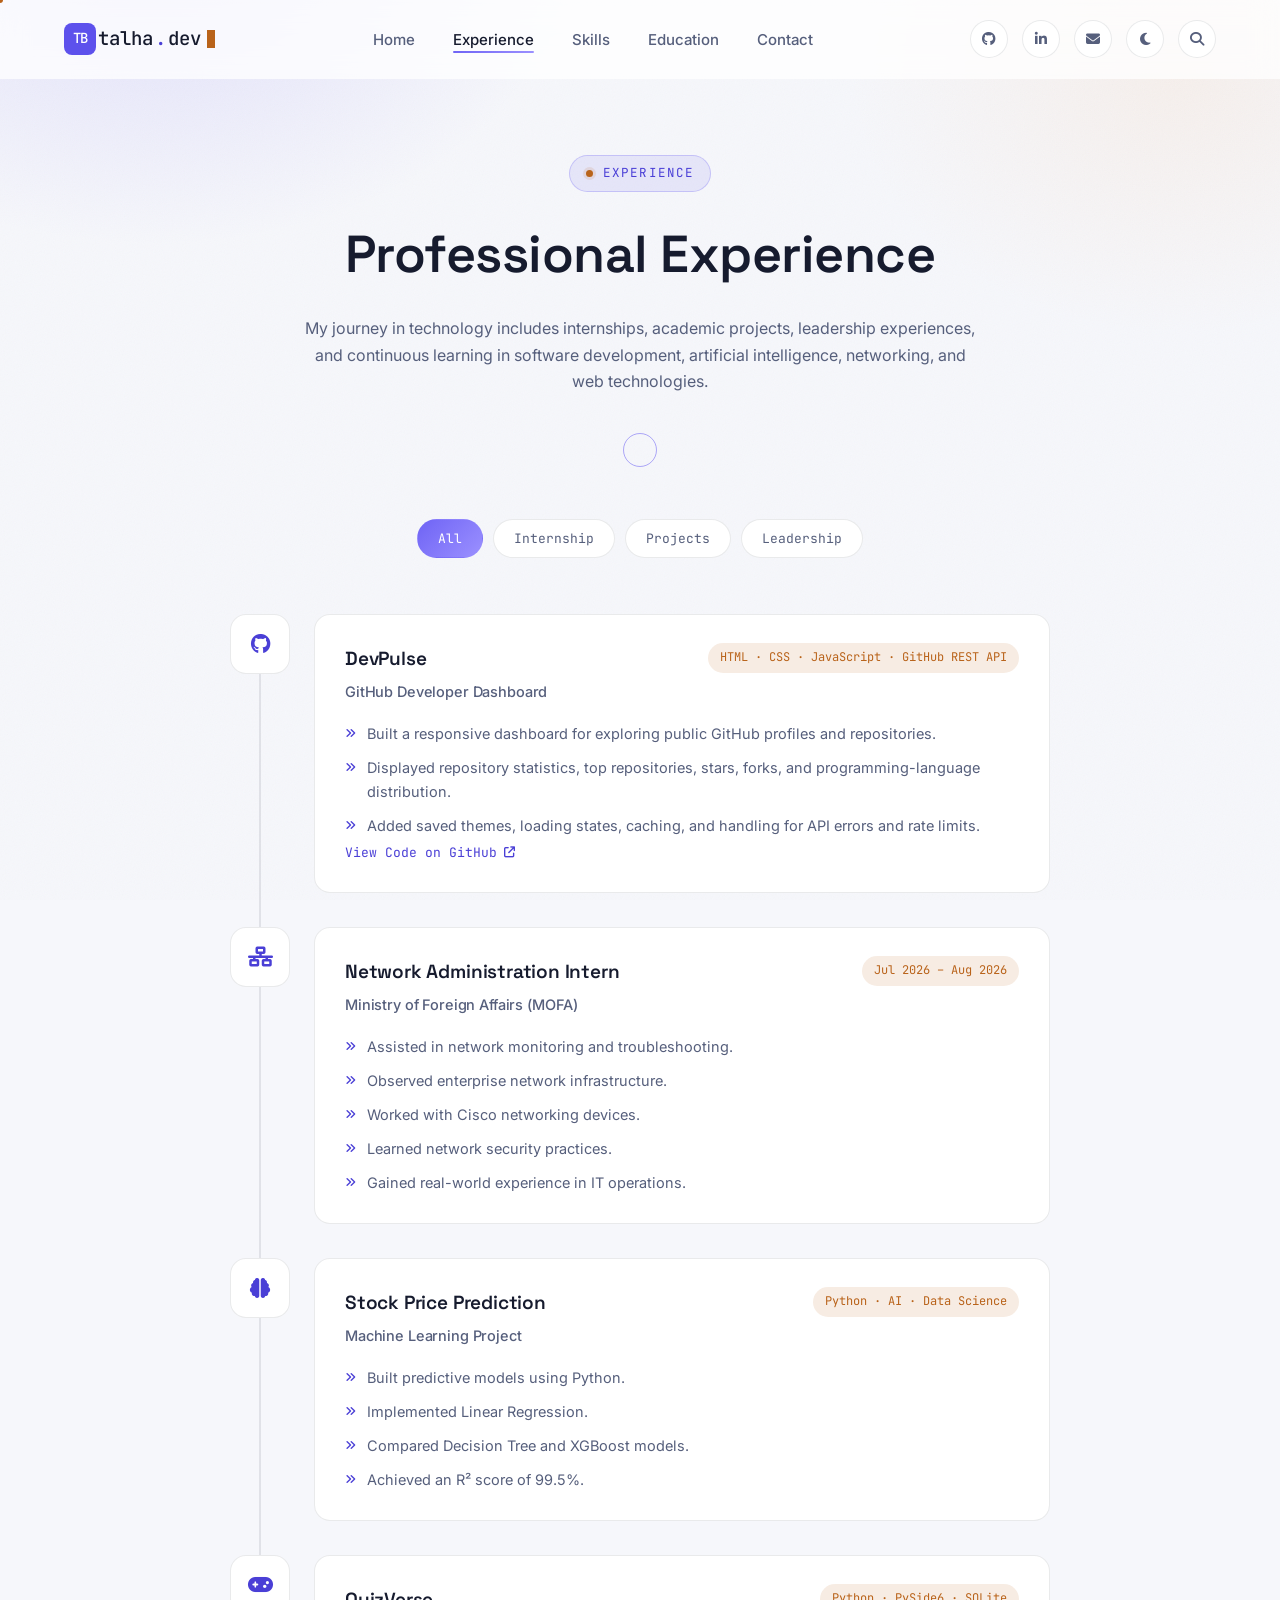
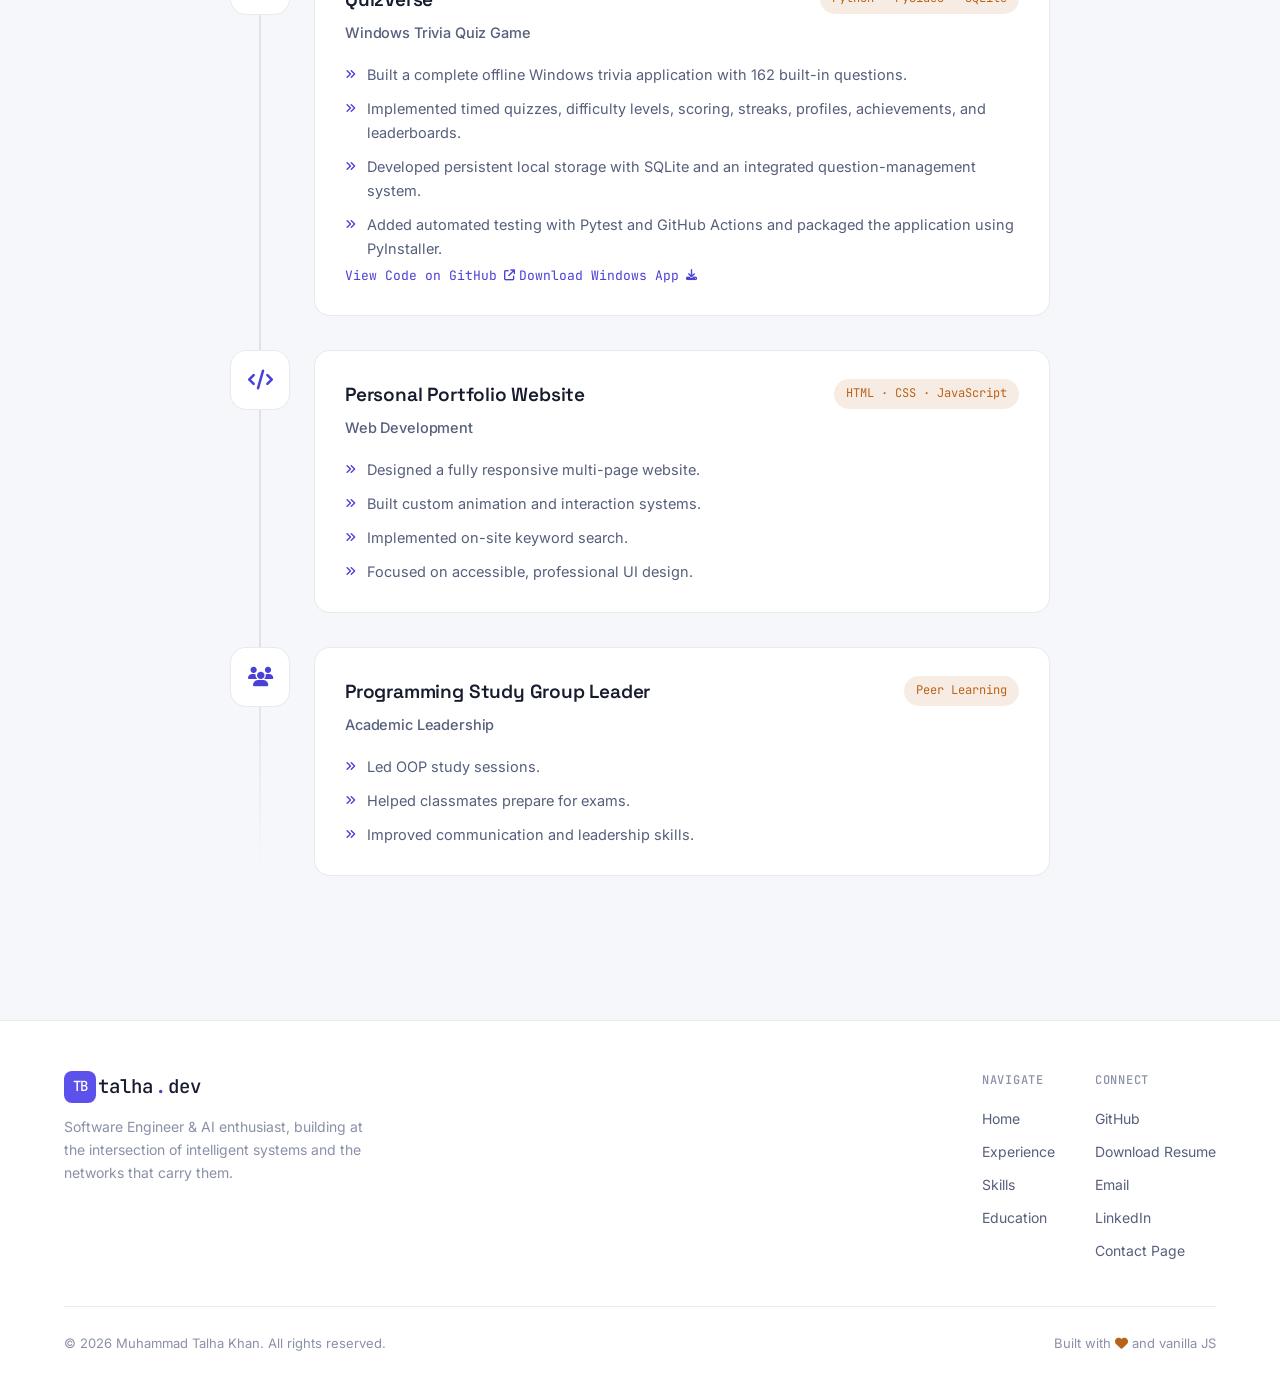
==== commit 68fcf156: "Add QuizVerse to portfolio" ====
--- a/experience.html
+++ b/experience.html
@@ -19,6 +19,7 @@
     <meta name="theme-color" content="#090c14">
     <meta name="author" content="Muhammad Talha Khan">
     <link rel="canonical" href="https://talhabytes.github.io/Personal-Portfolio/experience.html">
+
     <meta property="og:type" content="website">
     <meta property="og:site_name" content="TalhaBytes | Muhammad Talha Khan">
     <meta property="og:title" content="Experience | Muhammad Talha Khan">
@@ -28,18 +29,27 @@
     <meta property="og:image:width" content="1200">
     <meta property="og:image:height" content="630">
     <meta property="og:image:alt" content="TB - Muhammad Talha Khan, Computer Science and Software Development">
+
     <meta name="twitter:card" content="summary_large_image">
     <meta name="twitter:title" content="Experience | Muhammad Talha Khan">
     <meta name="twitter:description" content="Professional experience, internships, and project work by Muhammad Talha Khan.">
     <meta name="twitter:image" content="https://talhabytes.github.io/Personal-Portfolio/assets/social-preview.png">
-    <noscript><style>body{opacity:1!important;transform:none!important}.preloader{display:none!important}[data-reveal]{opacity:1!important;transform:none!important}</style></noscript>
+
+    <noscript>
+        <style>
+            body{opacity:1!important;transform:none!important}
+            .preloader{display:none!important}
+            [data-reveal]{opacity:1!important;transform:none!important}
+        </style>
+    </noscript>
 </head>
+
 <body>
 
     <div class="preloader">
         <div class="preloader-inner">
             <div class="line"><span class="prompt">$</span><span>cat experience.log</span></div>
-            <div class="line"><span class="prompt">$</span><span>loading <span class="ok">5 entries</span></span></div>
+            <div class="line"><span class="prompt">$</span><span>loading <span class="ok">6 entries</span></span></div>
             <div class="line"><span class="prompt">$</span><span>./render --timeline</span></div>
             <div class="preloader-bar"><span></span></div>
         </div>
@@ -52,18 +62,42 @@
         <div class="search-box">
             <div class="search-input-row">
                 <i class="fa-solid fa-magnifying-glass"></i>
-                <input type="text" id="searchInput" placeholder="Search the portfolio... (e.g. Python, internship, SZABIST)" autocomplete="off" aria-label="Search the portfolio">
-                <button class="search-close" id="searchClose" aria-label="Close search"><i class="fa-solid fa-xmark"></i></button>
+
+                <input
+                    type="text"
+                    id="searchInput"
+                    placeholder="Search the portfolio... (e.g. Python, internship, SZABIST)"
+                    autocomplete="off"
+                    aria-label="Search the portfolio"
+                >
+
+                <button
+                    class="search-close"
+                    id="searchClose"
+                    aria-label="Close search"
+                >
+                    <i class="fa-solid fa-xmark"></i>
+                </button>
             </div>
+
             <div class="search-results" id="searchResults">
-                <p class="search-hint">Try &ldquo;Python&rdquo;, &ldquo;internship&rdquo;, &ldquo;XGBoost&rdquo;, or &ldquo;SZABIST&rdquo;.</p>
+                <p class="search-hint">
+                    Try &ldquo;Python&rdquo;, &ldquo;internship&rdquo;,
+                    &ldquo;XGBoost&rdquo;, or &ldquo;SZABIST&rdquo;.
+                </p>
             </div>
         </div>
     </div>
 
+    <!-- ================= NAVBAR ================= -->
     <header>
         <nav class="navbar">
-            <a href="index.html" class="logo" data-no-transition><span class="tb-mark" aria-hidden="true">TB</span> talha<span class="accent">.</span>dev<span class="cursor-blink"></span></a>
+
+            <a href="index.html" class="logo" data-no-transition>
+                <span class="tb-mark" aria-hidden="true">TB</span>
+                talha<span class="accent">.</span>dev
+                <span class="cursor-blink"></span>
+            </a>
 
             <ul class="nav-links">
                 <li><a href="index.html">Home</a></li>
@@ -74,58 +108,211 @@
             </ul>
 
             <div class="nav-actions">
-<a class="icon-btn" href="https://github.com/TalhaBytes" target="_blank" rel="noopener noreferrer" aria-label="GitHub"><i class="fa-brands fa-github"></i></a>
-                <a class="icon-btn" href="https://www.linkedin.com/in/muhammad-talha-khan-b0a96428b/" target="_blank" rel="noopener" aria-label="LinkedIn"><i class="fa-brands fa-linkedin-in"></i></a>
-                <a class="icon-btn" href="mailto:talhakhan333000@gmail.com" aria-label="Email"><i class="fa-solid fa-envelope"></i></a>
-                <button class="icon-btn" id="themeToggle" aria-label="Toggle light / dark theme"><i class="fa-solid fa-moon theme-icon-dark"></i><i class="fa-solid fa-sun theme-icon-light"></i></button>
-                <button class="icon-btn" id="searchToggle" aria-label="Search (press /)"><i class="fa-solid fa-magnifying-glass"></i></button>
-                <button class="hamburger" aria-label="Toggle menu"><span></span><span></span><span></span></button>
+
+                <a
+                    class="icon-btn"
+                    href="https://github.com/TalhaBytes"
+                    target="_blank"
+                    rel="noopener noreferrer"
+                    aria-label="GitHub"
+                >
+                    <i class="fa-brands fa-github"></i>
+                </a>
+
+                <a
+                    class="icon-btn"
+                    href="https://www.linkedin.com/in/muhammad-talha-khan-b0a96428b/"
+                    target="_blank"
+                    rel="noopener"
+                    aria-label="LinkedIn"
+                >
+                    <i class="fa-brands fa-linkedin-in"></i>
+                </a>
+
+                <a
+                    class="icon-btn"
+                    href="mailto:talhakhan333000@gmail.com"
+                    aria-label="Email"
+                >
+                    <i class="fa-solid fa-envelope"></i>
+                </a>
+
+                <button
+                    class="icon-btn"
+                    id="themeToggle"
+                    aria-label="Toggle light / dark theme"
+                >
+                    <i class="fa-solid fa-moon theme-icon-dark"></i>
+                    <i class="fa-solid fa-sun theme-icon-light"></i>
+                </button>
+
+                <button
+                    class="icon-btn"
+                    id="searchToggle"
+                    aria-label="Search (press /)"
+                >
+                    <i class="fa-solid fa-magnifying-glass"></i>
+                </button>
+
+                <button class="hamburger" aria-label="Toggle menu">
+                    <span></span>
+                    <span></span>
+                    <span></span>
+                </button>
+
             </div>
+
         </nav>
     </header>
 
     <!-- ================= PAGE HERO ================= -->
     <section class="page-hero">
+
         <div class="container">
-            <span class="eyebrow">Experience</span>
-            <h1>Professional Experience</h1>
+
+            <span class="eyebrow">
+                Experience
+            </span>
+
+            <h1>
+                Professional Experience
+            </h1>
+
             <p>
                 My journey in technology includes internships, academic projects,
                 leadership experiences, and continuous learning in software development,
                 artificial intelligence, networking, and web technologies.
             </p>
+
         </div>
+
     </section>
 
     <!-- ================= EXPERIENCE ================= -->
     <section class="experience">
+
         <div class="container">
 
             <div class="filter-row" data-reveal>
-                <button class="filter-btn active" data-filter="all">All</button>
-                <button class="filter-btn" data-filter="internship">Internship</button>
-                <button class="filter-btn" data-filter="project">Projects</button>
-                <button class="filter-btn" data-filter="leadership">Leadership</button>
+
+                <button
+                    class="filter-btn active"
+                    data-filter="all"
+                >
+                    All
+                </button>
+
+                <button
+                    class="filter-btn"
+                    data-filter="internship"
+                >
+                    Internship
+                </button>
+
+                <button
+                    class="filter-btn"
+                    data-filter="project"
+                >
+                    Projects
+                </button>
+
+                <button
+                    class="filter-btn"
+                    data-filter="leadership"
+                >
+                    Leadership
+                </button>
+
             </div>
 
-            <div class="timeline"><div class="experience-card" id="exp-devpulse" data-category="project" data-reveal>
-    <div class="node"><i class="fa-brands fa-github"></i></div><div class="card-body tilt">
-    <div class="card-top"><h2>DevPulse</h2><span class="period">HTML · CSS · JavaScript · GitHub REST API</span></div>
-    <h4>GitHub Developer Dashboard</h4><ul>
-    <li>Built a responsive dashboard for exploring public GitHub profiles and repositories.</li>
-    <li>Displayed repository statistics, top repositories, stars, forks, and programming-language distribution.</li>
-    <li>Added saved themes, loading states, caching, and handling for API errors and rate limits.</li>
-    </ul><a class="card-link" href="https://github.com/TalhaBytes/devpulse" target="_blank" rel="noopener noreferrer">View Code on GitHub <i class="fa-solid fa-arrow-up-right-from-square"></i></a>
-    </div></div>
-
-                <div class="experience-card" id="exp-network-intern" data-category="internship" data-reveal>
-                    <div class="node"><i class="fa-solid fa-network-wired"></i></div>
+            <div class="timeline">
+
+                <!-- ================= DEVPULSE ================= -->
+                <div
+                    class="experience-card"
+                    id="exp-devpulse"
+                    data-category="project"
+                    data-reveal
+                >
+
+                    <div class="node">
+                        <i class="fa-brands fa-github"></i>
+                    </div>
+
                     <div class="card-body tilt">
+
                         <div class="card-top">
-                            <h2>Network Administration Intern</h2>
-                            <span class="period">Jul 2026 – Aug 2026</span>
+                            <h2>DevPulse</h2>
+                            <span class="period">
+                                HTML · CSS · JavaScript · GitHub REST API
+                            </span>
                         </div>
-                        <h4>Ministry of Foreign Affairs (MOFA)</h4>
+
+                        <h4>
+                            GitHub Developer Dashboard
+                        </h4>
+
+                        <ul>
+                            <li>
+                                Built a responsive dashboard for exploring public
+                                GitHub profiles and repositories.
+                            </li>
+
+                            <li>
+                                Displayed repository statistics, top repositories,
+                                stars, forks, and programming-language distribution.
+                            </li>
+
+                            <li>
+                                Added saved themes, loading states, caching, and
+                                handling for API errors and rate limits.
+                            </li>
+                        </ul>
+
+                        <a
+                            class="card-link"
+                            href="https://github.com/TalhaBytes/devpulse"
+                            target="_blank"
+                            rel="noopener noreferrer"
+                        >
+                            View Code on GitHub
+                            <i class="fa-solid fa-arrow-up-right-from-square"></i>
+                        </a>
+
+                    </div>
+
+                </div>
+
+                <!-- ================= INTERNSHIP ================= -->
+                <div
+                    class="experience-card"
+                    id="exp-network-intern"
+                    data-category="internship"
+                    data-reveal
+                >
+
+                    <div class="node">
+                        <i class="fa-solid fa-network-wired"></i>
+                    </div>
+
+                    <div class="card-body tilt">
+
+                        <div class="card-top">
+
+                            <h2>
+                                Network Administration Intern
+                            </h2>
+
+                            <span class="period">
+                                Jul 2026 – Aug 2026
+                            </span>
+
+                        </div>
+
+                        <h4>
+                            Ministry of Foreign Affairs (MOFA)
+                        </h4>
+
                         <ul>
                             <li>Assisted in network monitoring and troubleshooting.</li>
                             <li>Observed enterprise network infrastructure.</li>
@@ -133,116 +320,332 @@
                             <li>Learned network security practices.</li>
                             <li>Gained real-world experience in IT operations.</li>
                         </ul>
-                    </div>
-                </div>
-
-                <div class="experience-card" id="exp-stock-prediction" data-category="project" data-reveal>
-                    <div class="node"><i class="fa-solid fa-brain"></i></div>
+
+                    </div>
+
+                </div>
+
+                <!-- ================= STOCK PRICE PREDICTION ================= -->
+                <div
+                    class="experience-card"
+                    id="exp-stock-prediction"
+                    data-category="project"
+                    data-reveal
+                >
+
+                    <div class="node">
+                        <i class="fa-solid fa-brain"></i>
+                    </div>
+
                     <div class="card-body tilt">
+
                         <div class="card-top">
-                            <h2>Stock Price Prediction</h2>
-                            <span class="period">Python · AI · Data Science</span>
+
+                            <h2>
+                                Stock Price Prediction
+                            </h2>
+
+                            <span class="period">
+                                Python · AI · Data Science
+                            </span>
+
                         </div>
-                        <h4>Machine Learning Project</h4>
+
+                        <h4>
+                            Machine Learning Project
+                        </h4>
+
                         <ul>
                             <li>Built predictive models using Python.</li>
                             <li>Implemented Linear Regression.</li>
                             <li>Compared Decision Tree and XGBoost models.</li>
                             <li>Achieved an R² score of 99.5%.</li>
                         </ul>
-                    </div>
-                </div>
-
-                <div class="experience-card" id="exp-trivia-quiz" data-category="project" data-reveal>
-                    <div class="node"><i class="fa-solid fa-gamepad"></i></div>
+
+                    </div>
+
+                </div>
+
+                <!-- ================= QUIZVERSE ================= -->
+                <div
+                    class="experience-card"
+                    id="exp-quizverse"
+                    data-category="project"
+                    data-reveal
+                >
+
+                    <div class="node">
+                        <i class="fa-solid fa-gamepad"></i>
+                    </div>
+
                     <div class="card-body tilt">
+
                         <div class="card-top">
-                            <h2>Trivia Quiz Game</h2>
-                            <span class="period">Object-Oriented Programming</span>
+
+                            <h2>
+                                QuizVerse
+                            </h2>
+
+                            <span class="period">
+                                Python · PySide6 · SQLite
+                            </span>
+
                         </div>
-                        <h4>C++ Project</h4>
+
+                        <h4>
+                            Windows Trivia Quiz Game
+                        </h4>
+
                         <ul>
-                            <li>Developed an interactive quiz game.</li>
-                            <li>Implemented score calculation.</li>
-                            <li>Applied OOP concepts.</li>
-                            <li>Improved classroom engagement.</li>
+                            <li>
+                                Built a complete offline Windows trivia application
+                                with 162 built-in questions.
+                            </li>
+
+                            <li>
+                                Implemented timed quizzes, difficulty levels, scoring,
+                                streaks, profiles, achievements, and leaderboards.
+                            </li>
+
+                            <li>
+                                Developed persistent local storage with SQLite and an
+                                integrated question-management system.
+                            </li>
+
+                            <li>
+                                Added automated testing with Pytest and GitHub Actions
+                                and packaged the application using PyInstaller.
+                            </li>
                         </ul>
-                    </div>
-                </div>
-
-                <div class="experience-card" id="exp-portfolio-website" data-category="project" data-reveal>
-                    <div class="node"><i class="fa-solid fa-code"></i></div>
+
+                        <a
+                            class="card-link"
+                            href="https://github.com/TalhaBytes/QuizVerse"
+                            target="_blank"
+                            rel="noopener noreferrer"
+                        >
+                            View Code on GitHub
+                            <i class="fa-solid fa-arrow-up-right-from-square"></i>
+                        </a>
+
+                        <a
+                            class="card-link"
+                            href="https://github.com/TalhaBytes/QuizVerse/releases/latest"
+                            target="_blank"
+                            rel="noopener noreferrer"
+                        >
+                            Download Windows App
+                            <i class="fa-solid fa-download"></i>
+                        </a>
+
+                    </div>
+
+                </div>
+
+                <!-- ================= PORTFOLIO ================= -->
+                <div
+                    class="experience-card"
+                    id="exp-portfolio-website"
+                    data-category="project"
+                    data-reveal
+                >
+
+                    <div class="node">
+                        <i class="fa-solid fa-code"></i>
+                    </div>
+
                     <div class="card-body tilt">
+
                         <div class="card-top">
-                            <h2>Personal Portfolio Website</h2>
-                            <span class="period">HTML · CSS · JavaScript</span>
+
+                            <h2>
+                                Personal Portfolio Website
+                            </h2>
+
+                            <span class="period">
+                                HTML · CSS · JavaScript
+                            </span>
+
                         </div>
-                        <h4>Web Development</h4>
+
+                        <h4>
+                            Web Development
+                        </h4>
+
                         <ul>
                             <li>Designed a fully responsive multi-page website.</li>
                             <li>Built custom animation and interaction systems.</li>
                             <li>Implemented on-site keyword search.</li>
                             <li>Focused on accessible, professional UI design.</li>
                         </ul>
-                    </div>
-                </div>
-
-                <div class="experience-card" id="exp-study-group" data-category="leadership" data-reveal>
-                    <div class="node"><i class="fa-solid fa-users"></i></div>
+
+                    </div>
+
+                </div>
+
+                <!-- ================= LEADERSHIP ================= -->
+                <div
+                    class="experience-card"
+                    id="exp-study-group"
+                    data-category="leadership"
+                    data-reveal
+                >
+
+                    <div class="node">
+                        <i class="fa-solid fa-users"></i>
+                    </div>
+
                     <div class="card-body tilt">
+
                         <div class="card-top">
-                            <h2>Programming Study Group Leader</h2>
-                            <span class="period">Peer Learning</span>
+
+                            <h2>
+                                Programming Study Group Leader
+                            </h2>
+
+                            <span class="period">
+                                Peer Learning
+                            </span>
+
                         </div>
-                        <h4>Academic Leadership</h4>
+
+                        <h4>
+                            Academic Leadership
+                        </h4>
+
                         <ul>
                             <li>Led OOP study sessions.</li>
                             <li>Helped classmates prepare for exams.</li>
                             <li>Improved communication and leadership skills.</li>
                         </ul>
-                    </div>
+
+                    </div>
+
                 </div>
 
             </div>
 
         </div>
+
     </section>
 
     <!-- ================= FOOTER ================= -->
     <footer>
+
         <div class="container">
+
             <div class="footer-grid">
+
                 <div class="footer-brand">
-                    <div class="logo"><span class="tb-mark" aria-hidden="true">TB</span> talha<span class="accent">.</span>dev</div>
-                    <p>Software Engineer &amp; AI enthusiast, building at the intersection of intelligent systems and the networks that carry them.</p>
+
+                    <div class="logo">
+                        <span class="tb-mark" aria-hidden="true">TB</span>
+                        talha<span class="accent">.</span>dev
+                    </div>
+
+                    <p>
+                        Software Engineer &amp; AI enthusiast, building at the
+                        intersection of intelligent systems and the networks that carry them.
+                    </p>
+
                 </div>
 
                 <div class="footer-links">
+
                     <div class="footer-col">
-                        <h4>Navigate</h4>
-                        <a href="index.html">Home</a>
-                        <a href="experience.html">Experience</a>
-                        <a href="skills.html">Skills</a>
-                        <a href="education.html">Education</a>
-                    </div>
+
+                        <h4>
+                            Navigate
+                        </h4>
+
+                        <a href="index.html">
+                            Home
+                        </a>
+
+                        <a href="experience.html">
+                            Experience
+                        </a>
+
+                        <a href="skills.html">
+                            Skills
+                        </a>
+
+                        <a href="education.html">
+                            Education
+                        </a>
+
+                    </div>
+
                     <div class="footer-col">
-                        <h4>Connect</h4><a href="https://github.com/TalhaBytes" target="_blank" rel="noopener noreferrer">GitHub</a><a href="assets/Muhammad-Talha-Khan-Resume.pdf" download data-no-transition>Download Resume</a>
-                        <a href="mailto:talhakhan333000@gmail.com">Email</a>
-                        <a href="https://www.linkedin.com/in/muhammad-talha-khan-b0a96428b/" target="_blank" rel="noopener">LinkedIn</a>
-                        <a href="contact.html">Contact Page</a>
-                    </div>
-                </div>
+
+                        <h4>
+                            Connect
+                        </h4>
+
+                        <a
+                            href="https://github.com/TalhaBytes"
+                            target="_blank"
+                            rel="noopener noreferrer"
+                        >
+                            GitHub
+                        </a>
+
+                        <a
+                            href="assets/Muhammad-Talha-Khan-Resume.pdf"
+                            download
+                            data-no-transition
+                        >
+                            Download Resume
+                        </a>
+
+                        <a href="mailto:talhakhan333000@gmail.com">
+                            Email
+                        </a>
+
+                        <a
+                            href="https://www.linkedin.com/in/muhammad-talha-khan-b0a96428b/"
+                            target="_blank"
+                            rel="noopener"
+                        >
+                            LinkedIn
+                        </a>
+
+                        <a href="contact.html">
+                            Contact Page
+                        </a>
+
+                    </div>
+
+                </div>
+
             </div>
 
             <div class="footer-bottom">
-                <span>&copy; 2026 Muhammad Talha Khan. All rights reserved.</span>
-                <span class="made-with">Built with <i class="fa-solid fa-heart"></i> and vanilla JS</span>
+
+                <span>
+                    &copy; 2026 Muhammad Talha Khan. All rights reserved.
+                </span>
+
+                <span class="made-with">
+                    Built with
+                    <i class="fa-solid fa-heart"></i>
+                    and vanilla JS
+                </span>
+
             </div>
+
         </div>
+
     </footer>
 
-    <button class="back-to-top" aria-label="Back to top"><i class="fa-solid fa-arrow-up"></i></button>
+    <button
+        class="back-to-top"
+        aria-label="Back to top"
+    >
+        <i class="fa-solid fa-arrow-up"></i>
+    </button>
 
     <script src="js/script.js"></script>
+
 </body>
-</html>
+</html>
